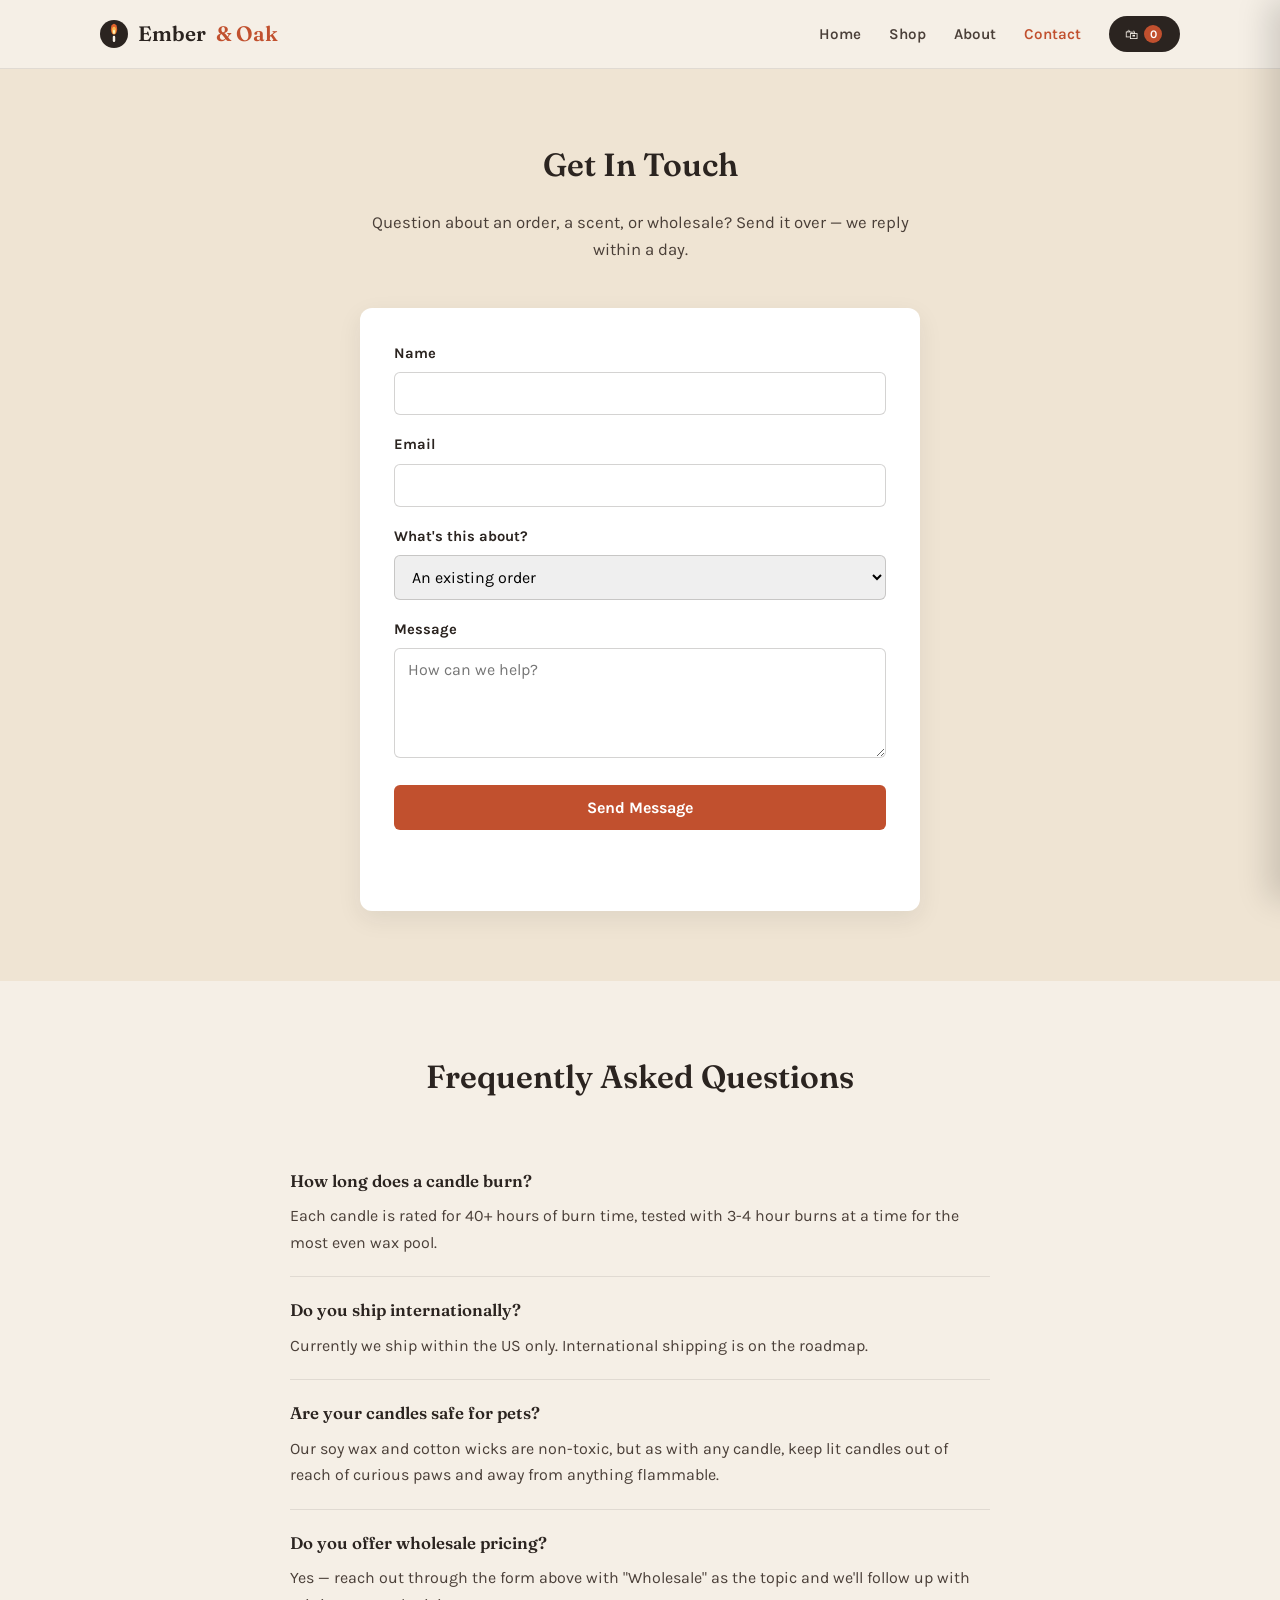
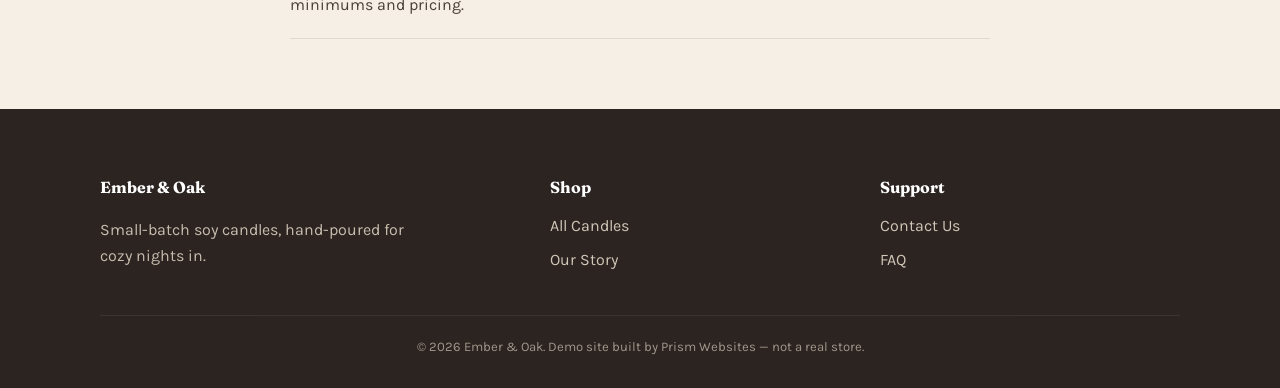
==== contact.html @ 7a295e67 "Initial build: Ember & Oak candle shop demo Small-batch soy candle e-commerce demo for Prism Website" ====
<!DOCTYPE html>
<html lang="en">
<head>
  <meta charset="UTF-8" />
  <meta name="viewport" content="width=device-width, initial-scale=1.0" />
  <title>Contact &amp; FAQ | Ember &amp; Oak</title>
  <meta name="description" content="Questions about an order, a scent, or wholesale? Get in touch with Ember & Oak." />
  <link rel="preconnect" href="https://fonts.googleapis.com" />
  <link rel="preconnect" href="https://fonts.gstatic.com" crossorigin />
  <link href="https://fonts.googleapis.com/css2?family=Fraunces:wght@500;600;700&family=Karla:wght@400;500;700&display=swap" rel="stylesheet" />
  <link rel="stylesheet" href="css/style.css" />
  <link rel="icon" type="image/svg+xml" href="images/logo-mark.svg" />
</head>
<body>
  <header>
    <div class="nav-wrap">
      <a href="index.html" class="logo"><img src="images/logo-mark.svg" alt="" class="logo-icon" width="28" height="28" />Ember <span>&amp; Oak</span></a>
      <button class="nav-toggle" aria-label="Toggle menu">&#9776;</button>
      <nav>
        <ul>
          <li><a href="index.html">Home</a></li>
          <li><a href="shop.html">Shop</a></li>
          <li><a href="about.html">About</a></li>
          <li><a href="contact.html" class="active">Contact</a></li>
          <li><button class="cart-btn" aria-label="Open cart">&#128717; <span class="cart-count">0</span></button></li>
        </ul>
      </nav>
    </div>
  </header>

  <section class="contact-section">
    <div class="container">
      <div class="section-header">
        <h2>Get In Touch</h2>
        <p>Question about an order, a scent, or wholesale? Send it over &mdash; we reply within a day.</p>
      </div>
      <form id="contact-form">
        <input type="hidden" name="access_key" value="7f16db15-8bfd-4a94-8054-81336cffce7f" />
        <input type="hidden" name="subject" value="New inquiry - Ember & Oak" />
        <input type="hidden" name="from_name" value="Ember & Oak site" />
        <input type="checkbox" name="botcheck" style="display:none" tabindex="-1" autocomplete="off" />
        <div>
          <label for="name">Name</label>
          <input type="text" id="name" name="name" required />
        </div>
        <div>
          <label for="email">Email</label>
          <input type="email" id="email" name="email" required />
        </div>
        <div>
          <label for="topic">What's this about?</label>
          <select id="topic" name="topic">
            <option>An existing order</option>
            <option>A question about a scent</option>
            <option>Wholesale / bulk order</option>
            <option>Something else</option>
          </select>
        </div>
        <div>
          <label for="message">Message</label>
          <textarea id="message" name="message" placeholder="How can we help?" required></textarea>
        </div>
        <button type="submit" class="btn btn-full">Send Message</button>
        <p class="form-status"></p>
      </form>
    </div>
  </section>

  <section id="faq">
    <div class="container">
      <div class="section-header">
        <h2>Frequently Asked Questions</h2>
      </div>
      <div style="max-width: 700px; margin: 0 auto;">
        <div class="faq-item">
          <h3>How long does a candle burn?</h3>
          <p>Each candle is rated for 40+ hours of burn time, tested with 3-4 hour burns at a time for the most even wax pool.</p>
        </div>
        <div class="faq-item">
          <h3>Do you ship internationally?</h3>
          <p>Currently we ship within the US only. International shipping is on the roadmap.</p>
        </div>
        <div class="faq-item">
          <h3>Are your candles safe for pets?</h3>
          <p>Our soy wax and cotton wicks are non-toxic, but as with any candle, keep lit candles out of reach of curious paws and away from anything flammable.</p>
        </div>
        <div class="faq-item">
          <h3>Do you offer wholesale pricing?</h3>
          <p>Yes &mdash; reach out through the form above with "Wholesale" as the topic and we'll follow up with minimums and pricing.</p>
        </div>
      </div>
    </div>
  </section>

  <div class="cart-overlay" id="cart-overlay"></div>
  <aside class="cart-drawer" id="cart-drawer">
    <div class="cart-header">
      <h2>Your Cart</h2>
      <button class="cart-close" id="cart-close" aria-label="Close cart">&times;</button>
    </div>
    <div class="cart-items" id="cart-items"></div>
    <div class="cart-footer" id="cart-footer" style="display:none;">
      <div class="cart-subtotal"><span>Subtotal</span><span id="cart-subtotal-amount">$0.00</span></div>
      <button class="btn btn-full" id="checkout-btn">Checkout</button>
      <p class="cart-note">Shipping and taxes calculated at checkout.</p>
    </div>
  </aside>

  <div class="modal-overlay" id="checkout-modal">
    <div class="modal">
      <div class="modal-body">
        <div class="modal-icon">&#128179;</div>
        <h2>Demo Checkout</h2>
        <p id="checkout-summary"></p>
        <div class="modal-demo-note">This is a demo store &mdash; no real payment will be processed. On a live Ember &amp; Oak site, this step connects to Stripe Payment Links or Snipcart for real, secure checkout.</div>
        <div class="modal-actions">
          <button class="btn-outline" id="checkout-close">Cancel</button>
          <button class="btn" id="place-order-btn">Place Demo Order</button>
        </div>
      </div>
    </div>
  </div>

  <footer>
    <div class="container">
      <div class="footer-grid">
        <div>
          <h4>Ember &amp; Oak</h4>
          <p style="opacity:0.8; max-width: 32ch;">Small-batch soy candles, hand-poured for cozy nights in.</p>
        </div>
        <div>
          <h4>Shop</h4>
          <ul>
            <li><a href="shop.html">All Candles</a></li>
            <li><a href="about.html">Our Story</a></li>
          </ul>
        </div>
        <div>
          <h4>Support</h4>
          <ul>
            <li><a href="contact.html">Contact Us</a></li>
            <li><a href="contact.html#faq">FAQ</a></li>
          </ul>
        </div>
      </div>
      <div class="fine-print">&copy; 2026 Ember &amp; Oak. Demo site built by Prism Websites &mdash; not a real store.</div>
    </div>
  </footer>

  <script src="js/script.js"></script>
</body>
</html>
---- css/style.css ----
:root {
  --charcoal: #2b2420;
  --charcoal-soft: #4a3f38;
  --terracotta: #c1502e;
  --terracotta-dark: #963d22;
  --cream: #f5efe6;
  --cream-warm: #efe4d3;
  --gold: #d4a24c;
  --text: #2b2420;
  --max-width: 1120px;
}

* {
  box-sizing: border-box;
}

body {
  margin: 0;
  font-family: "Karla", "Segoe UI", system-ui, -apple-system, sans-serif;
  color: var(--text);
  background-color: var(--cream);
  line-height: 1.65;
}

h1, h2, h3 {
  font-family: "Fraunces", Georgia, serif;
  font-weight: 600;
  letter-spacing: 0;
  color: var(--charcoal);
  margin-top: 0;
}

a {
  color: inherit;
}

img {
  max-width: 100%;
  display: block;
}

.container {
  max-width: var(--max-width);
  margin: 0 auto;
  padding: 0 20px;
}

/* Header / nav */
header {
  background: var(--cream);
  border-bottom: 1px solid rgba(43, 36, 32, 0.1);
  position: sticky;
  top: 0;
  z-index: 30;
}

.nav-wrap {
  max-width: var(--max-width);
  margin: 0 auto;
  padding: 16px 20px;
  display: flex;
  align-items: center;
  justify-content: space-between;
  gap: 16px;
}

.logo {
  display: flex;
  align-items: center;
  gap: 10px;
  font-family: "Fraunces", Georgia, serif;
  font-size: 1.3rem;
  font-weight: 600;
  text-decoration: none;
  color: var(--charcoal);
  white-space: nowrap;
}

.logo span {
  color: var(--terracotta);
}

.logo-icon {
  flex-shrink: 0;
}

.nav-toggle {
  display: none;
  background: none;
  border: none;
  font-size: 1.6rem;
  cursor: pointer;
  color: var(--charcoal);
}

nav ul {
  list-style: none;
  display: flex;
  gap: 28px;
  margin: 0;
  padding: 0;
  align-items: center;
}

nav a {
  text-decoration: none;
  font-weight: 600;
  font-size: 0.95rem;
  color: var(--charcoal-soft);
}

nav a:hover {
  color: var(--terracotta);
}

nav a.active {
  color: var(--terracotta);
}

.cart-btn {
  position: relative;
  background: var(--charcoal);
  color: var(--cream) !important;
  border: none;
  border-radius: 999px;
  padding: 9px 18px 9px 16px;
  display: flex;
  align-items: center;
  gap: 6px;
  cursor: pointer;
  font-family: inherit;
}

.cart-count {
  background: var(--terracotta);
  color: white;
  border-radius: 999px;
  font-size: 0.72rem;
  font-weight: 700;
  min-width: 18px;
  height: 18px;
  display: inline-flex;
  align-items: center;
  justify-content: center;
  padding: 0 4px;
}

/* Buttons */
.btn {
  display: inline-block;
  background: var(--terracotta);
  color: white;
  border: none;
  padding: 13px 26px;
  border-radius: 6px;
  font-weight: 700;
  font-size: 1rem;
  text-decoration: none;
  cursor: pointer;
  font-family: inherit;
  transition: background 0.15s ease;
}

.btn:hover {
  background: var(--terracotta-dark);
}

.btn-outline {
  background: transparent;
  color: var(--charcoal);
  border: 2px solid var(--charcoal);
  padding: 11px 24px;
}

.btn-outline:hover {
  background: var(--charcoal);
  color: var(--cream);
}

.btn-full {
  display: block;
  width: 100%;
  text-align: center;
}

.btn-sm {
  padding: 9px 16px;
  font-size: 0.9rem;
}

/* Hero */
.hero {
  padding: 70px 0 80px;
  background: var(--cream-warm);
  position: relative;
  overflow: hidden;
}

.hero .container {
  display: grid;
  grid-template-columns: 1.1fr 0.9fr;
  gap: 40px;
  align-items: center;
}

.eyebrow {
  display: inline-flex;
  align-items: center;
  gap: 8px;
  background: rgba(193, 80, 46, 0.12);
  color: var(--terracotta-dark);
  font-weight: 700;
  font-size: 0.82rem;
  padding: 7px 14px;
  border-radius: 999px;
  margin-bottom: 18px;
  letter-spacing: 0.02em;
}

.hero h1 {
  font-size: 2.7rem;
  line-height: 1.15;
  margin-bottom: 18px;
}

.hero p {
  font-size: 1.1rem;
  color: var(--charcoal-soft);
  max-width: 46ch;
  margin-bottom: 28px;
}

.hero-ctas {
  display: flex;
  gap: 14px;
  flex-wrap: wrap;
}

.hero-candles {
  display: flex;
  justify-content: center;
  align-items: flex-end;
  gap: -10px;
  position: relative;
}

.hero-candles img {
  width: 130px;
}

.hero-candles img:nth-child(2) {
  width: 160px;
  margin: 0 -20px;
  z-index: 2;
}

/* Sections */
section {
  padding: 70px 0;
}

.section-alt {
  background: white;
}

.section-header {
  text-align: center;
  max-width: 560px;
  margin: 0 auto 44px;
}

.section-header h2 {
  font-size: 2rem;
  margin-bottom: 10px;
}

.section-header p {
  color: var(--charcoal-soft);
  font-size: 1.05rem;
}

/* Product grid */
.product-grid {
  display: grid;
  grid-template-columns: repeat(4, 1fr);
  gap: 26px;
}

.product-card {
  background: white;
  border-radius: 10px;
  overflow: hidden;
  border: 1px solid rgba(43, 36, 32, 0.08);
  display: flex;
  flex-direction: column;
  transition: transform 0.15s ease, box-shadow 0.15s ease;
}

.product-card:hover {
  transform: translateY(-3px);
  box-shadow: 0 12px 24px rgba(43, 36, 32, 0.1);
}

.product-thumb {
  background: var(--cream-warm);
  padding: 18px 18px 0;
}

.product-body {
  padding: 16px 18px 20px;
  display: flex;
  flex-direction: column;
  flex: 1;
}

.product-scent {
  font-size: 0.78rem;
  color: var(--terracotta-dark);
  font-weight: 700;
  text-transform: uppercase;
  letter-spacing: 0.04em;
  margin-bottom: 4px;
}

.product-body h3 {
  font-size: 1.15rem;
  margin-bottom: 6px;
}

.product-body p {
  font-size: 0.9rem;
  color: var(--charcoal-soft);
  margin-bottom: 14px;
  flex: 1;
}

.product-footer {
  display: flex;
  align-items: center;
  justify-content: space-between;
  gap: 10px;
}

.product-price {
  font-weight: 700;
  font-size: 1.1rem;
}

.add-to-cart {
  background: var(--charcoal);
  color: var(--cream);
  border: none;
  border-radius: 6px;
  padding: 9px 14px;
  font-weight: 700;
  font-size: 0.85rem;
  cursor: pointer;
  font-family: inherit;
  white-space: nowrap;
}

.add-to-cart:hover {
  background: var(--terracotta);
}

.add-to-cart.added {
  background: #4a7a4f;
}

/* Value props */
.grid-3 {
  display: grid;
  grid-template-columns: repeat(3, 1fr);
  gap: 26px;
}

.value-card {
  text-align: center;
  padding: 10px;
}

.value-icon {
  font-size: 2rem;
  margin-bottom: 12px;
}

.value-card h3 {
  font-size: 1.1rem;
  margin-bottom: 6px;
}

.value-card p {
  color: var(--charcoal-soft);
  font-size: 0.95rem;
}

/* About */
.about-grid {
  display: grid;
  grid-template-columns: 1fr 1fr;
  gap: 50px;
  align-items: center;
}

.about-grid img {
  border-radius: 10px;
}

.check-list {
  list-style: none;
  padding: 0;
  margin: 18px 0;
}

.check-list li {
  padding-left: 26px;
  position: relative;
  margin-bottom: 10px;
}

.check-list li::before {
  content: "\2713";
  position: absolute;
  left: 0;
  color: var(--terracotta);
  font-weight: 700;
}

/* Contact form */
.contact-section {
  background: var(--cream-warm);
}

form {
  max-width: 560px;
  margin: 0 auto;
  background: white;
  padding: 34px;
  border-radius: 12px;
  box-shadow: 0 8px 24px rgba(43, 36, 32, 0.08);
}

form div {
  margin-bottom: 18px;
}

label {
  display: block;
  font-weight: 700;
  margin-bottom: 6px;
  font-size: 0.92rem;
}

input, textarea, select {
  width: 100%;
  padding: 11px 13px;
  border: 1px solid rgba(43, 36, 32, 0.2);
  border-radius: 6px;
  font-family: inherit;
  font-size: 1rem;
}

textarea {
  min-height: 110px;
  resize: vertical;
}

.form-status {
  margin-top: 12px;
  font-weight: 600;
  min-height: 1.2em;
}

/* FAQ */
.faq-item {
  border-bottom: 1px solid rgba(43, 36, 32, 0.1);
  padding: 20px 0;
}

.faq-item h3 {
  font-size: 1.05rem;
  margin-bottom: 8px;
}

.faq-item p {
  color: var(--charcoal-soft);
  margin: 0;
}

/* Cart drawer */
.cart-overlay {
  position: fixed;
  inset: 0;
  background: rgba(43, 36, 32, 0.45);
  z-index: 90;
  opacity: 0;
  pointer-events: none;
  transition: opacity 0.2s ease;
}

.cart-overlay.open {
  opacity: 1;
  pointer-events: auto;
}

.cart-drawer {
  position: fixed;
  top: 0;
  right: 0;
  height: 100%;
  width: 420px;
  max-width: 92vw;
  background: var(--cream);
  z-index: 100;
  transform: translateX(100%);
  transition: transform 0.25s ease;
  display: flex;
  flex-direction: column;
  box-shadow: -12px 0 30px rgba(0, 0, 0, 0.15);
}

.cart-drawer.open {
  transform: translateX(0);
}

.cart-header {
  display: flex;
  align-items: center;
  justify-content: space-between;
  padding: 22px 24px;
  border-bottom: 1px solid rgba(43, 36, 32, 0.1);
}

.cart-header h2 {
  font-size: 1.3rem;
  margin: 0;
}

.cart-close {
  background: none;
  border: none;
  font-size: 1.6rem;
  cursor: pointer;
  color: var(--charcoal);
  line-height: 1;
}

.cart-items {
  flex: 1;
  overflow-y: auto;
  padding: 10px 24px;
}

.cart-empty {
  text-align: center;
  color: var(--charcoal-soft);
  padding: 60px 20px;
}

.cart-item {
  display: flex;
  gap: 14px;
  padding: 16px 0;
  border-bottom: 1px solid rgba(43, 36, 32, 0.08);
}

.cart-item img {
  width: 56px;
  flex-shrink: 0;
}

.cart-item-body {
  flex: 1;
}

.cart-item-body h4 {
  margin: 0 0 4px;
  font-size: 0.95rem;
  font-family: "Fraunces", Georgia, serif;
}

.cart-item-meta {
  display: flex;
  align-items: center;
  justify-content: space-between;
  gap: 10px;
}

.qty-controls {
  display: flex;
  align-items: center;
  gap: 8px;
}

.qty-controls button {
  width: 24px;
  height: 24px;
  border-radius: 50%;
  border: 1px solid rgba(43, 36, 32, 0.25);
  background: white;
  cursor: pointer;
  font-weight: 700;
  line-height: 1;
}

.cart-item-remove {
  background: none;
  border: none;
  color: var(--terracotta-dark);
  font-size: 0.82rem;
  cursor: pointer;
  text-decoration: underline;
  padding: 0;
  margin-top: 4px;
}

.cart-footer {
  padding: 20px 24px 24px;
  border-top: 1px solid rgba(43, 36, 32, 0.1);
}

.cart-subtotal {
  display: flex;
  justify-content: space-between;
  font-weight: 700;
  font-size: 1.05rem;
  margin-bottom: 14px;
}

.cart-note {
  font-size: 0.78rem;
  color: var(--charcoal-soft);
  text-align: center;
  margin-top: 10px;
}

/* Checkout modal */
.modal-overlay {
  position: fixed;
  inset: 0;
  background: rgba(43, 36, 32, 0.55);
  z-index: 110;
  display: none;
  align-items: center;
  justify-content: center;
  padding: 20px;
}

.modal-overlay.open {
  display: flex;
}

.modal {
  background: white;
  border-radius: 12px;
  max-width: 460px;
  width: 100%;
  padding: 34px;
  text-align: center;
}

.modal-icon {
  font-size: 2.6rem;
  margin-bottom: 14px;
}

.modal h2 {
  font-size: 1.4rem;
  margin-bottom: 10px;
}

.modal p {
  color: var(--charcoal-soft);
  margin-bottom: 10px;
}

.modal-demo-note {
  background: var(--cream-warm);
  border-radius: 8px;
  padding: 14px 16px;
  font-size: 0.85rem;
  text-align: left;
  margin: 18px 0;
}

.modal-actions {
  display: flex;
  gap: 12px;
  margin-top: 20px;
}

.modal-actions .btn, .modal-actions .btn-outline {
  flex: 1;
}

/* Footer */
footer {
  background: var(--charcoal);
  color: var(--cream-warm);
  padding: 44px 0 30px;
}

.footer-grid {
  display: grid;
  grid-template-columns: 1.4fr 1fr 1fr;
  gap: 30px;
  margin-bottom: 30px;
}

.footer-grid h4 {
  font-family: "Fraunces", Georgia, serif;
  margin-bottom: 12px;
  color: white;
}

.footer-grid ul {
  list-style: none;
  padding: 0;
  margin: 0;
}

.footer-grid li {
  margin-bottom: 8px;
}

.footer-grid a {
  text-decoration: none;
  color: var(--cream-warm);
  opacity: 0.85;
}

.footer-grid a:hover {
  opacity: 1;
  color: var(--gold);
}

.fine-print {
  text-align: center;
  font-size: 0.82rem;
  opacity: 0.6;
  border-top: 1px solid rgba(255, 255, 255, 0.12);
  padding-top: 20px;
}

/* Responsive */
@media (max-width: 860px) {
  .hero .container {
    grid-template-columns: 1fr;
  }

  .hero-candles {
    order: -1;
  }

  .product-grid {
    grid-template-columns: repeat(2, 1fr);
  }

  .grid-3, .about-grid, .footer-grid {
    grid-template-columns: 1fr;
  }

  nav {
    position: fixed;
    top: 65px;
    left: 0;
    right: 0;
    background: var(--cream);
    border-bottom: 1px solid rgba(43, 36, 32, 0.1);
    display: none;
  }

  nav.open {
    display: block;
  }

  nav ul {
    flex-direction: column;
    align-items: flex-start;
    padding: 16px 20px 20px;
    gap: 14px;
  }

  .nav-toggle {
    display: block;
  }

  .hero h1 {
    font-size: 2.1rem;
  }
}

@media (max-width: 520px) {
  .product-grid {
    grid-template-columns: 1fr;
  }
}
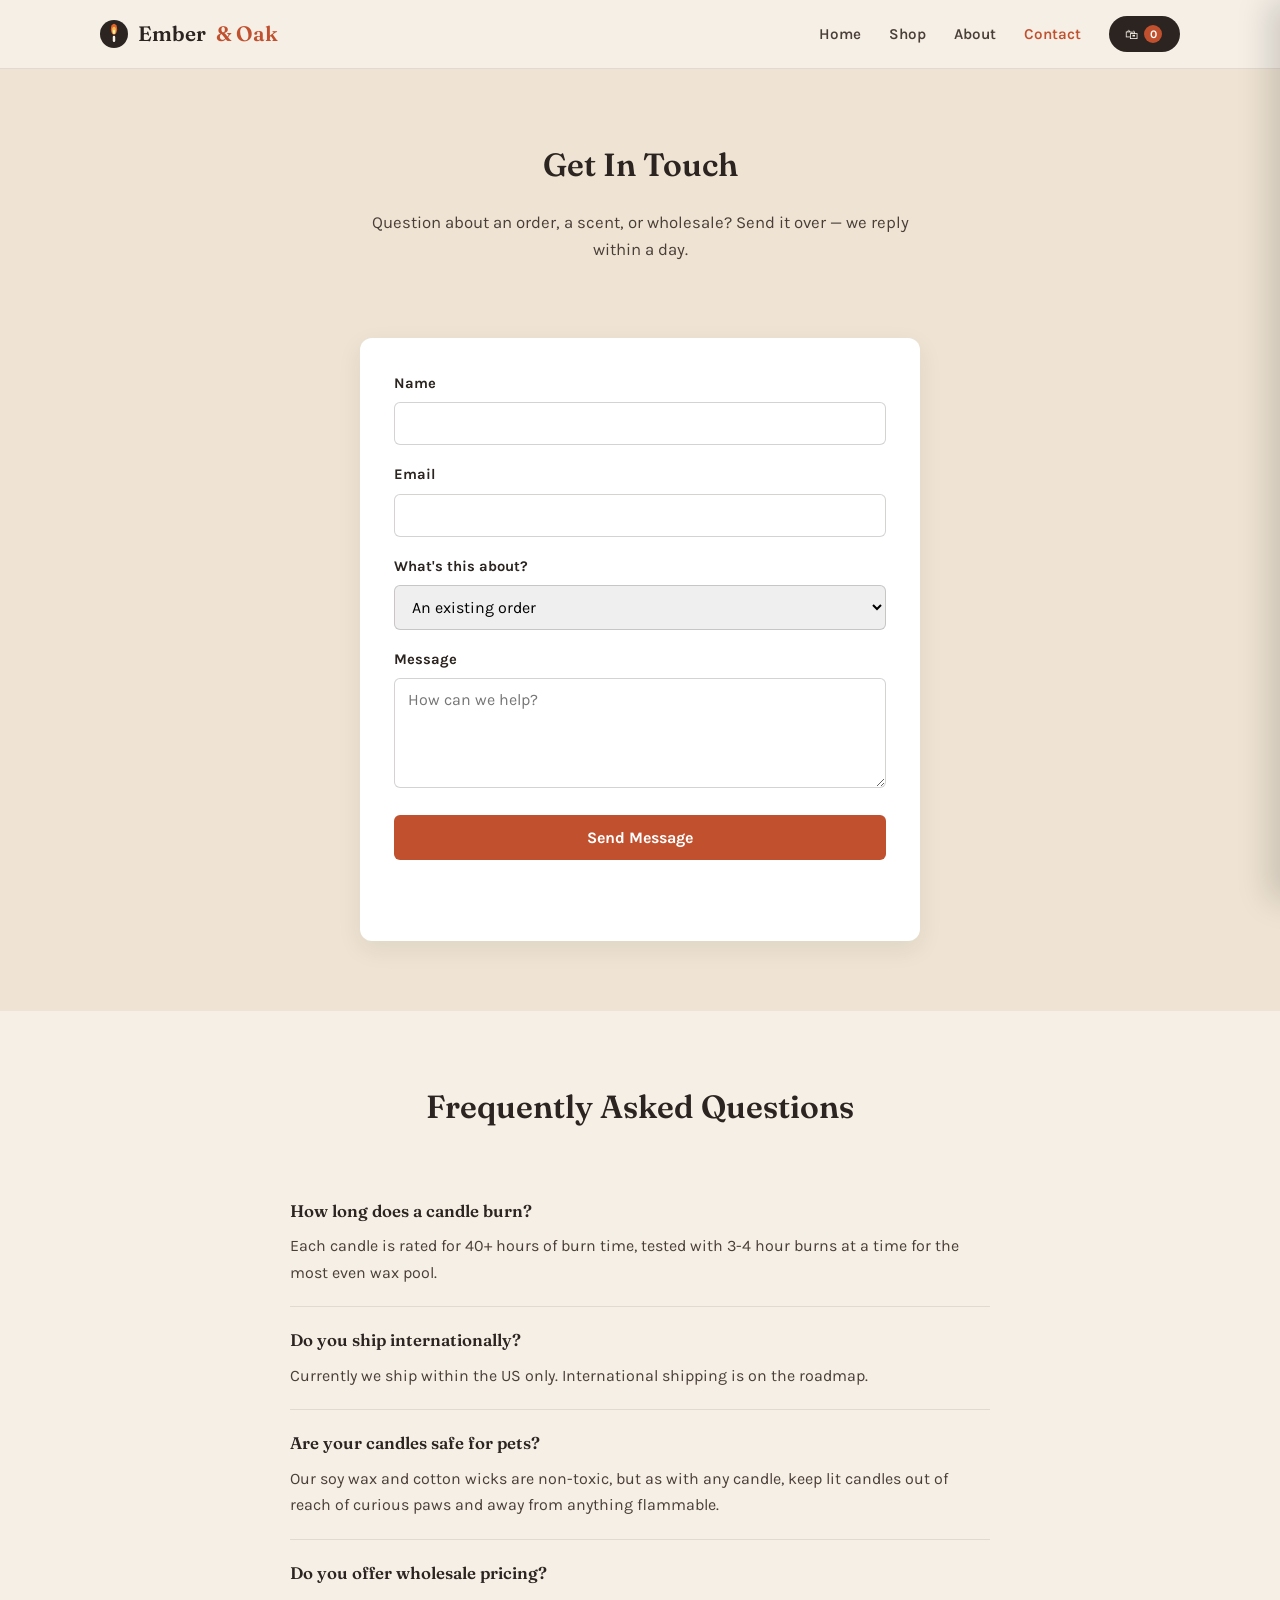
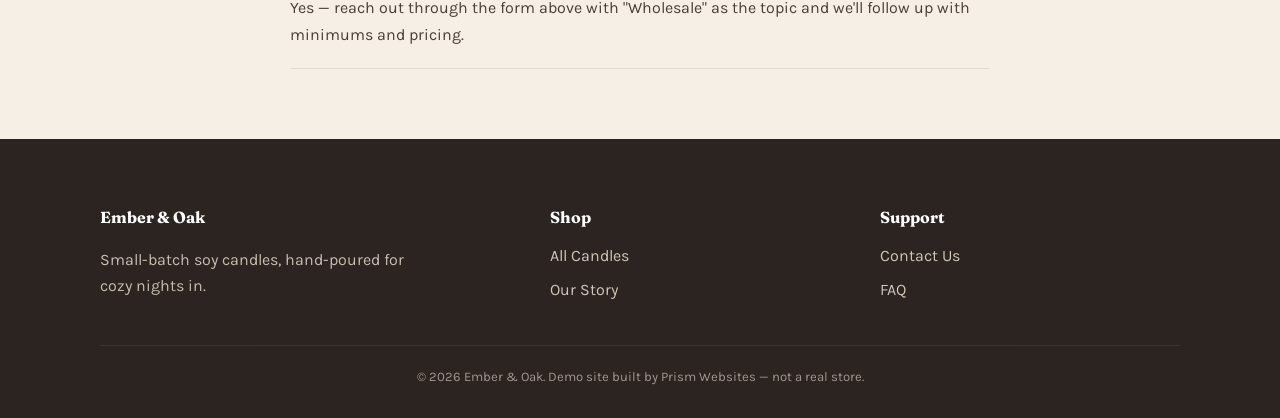
==== commit 89582910: "Wire product catalog and site info to Directus CMS Replaces the static products.json with live calls" ====
--- a/contact.html
+++ b/contact.html
@@ -34,6 +34,7 @@
         <h2>Get In Touch</h2>
         <p>Question about an order, a scent, or wholesale? Send it over &mdash; we reply within a day.</p>
       </div>
+      <div id="site-contact-info" style="max-width: 500px; margin: 0 auto 30px; display: grid; gap: 6px;"></div>
       <form id="contact-form">
         <input type="hidden" name="access_key" value="7f16db15-8bfd-4a94-8054-81336cffce7f" />
         <input type="hidden" name="subject" value="New inquiry - Ember & Oak" />
